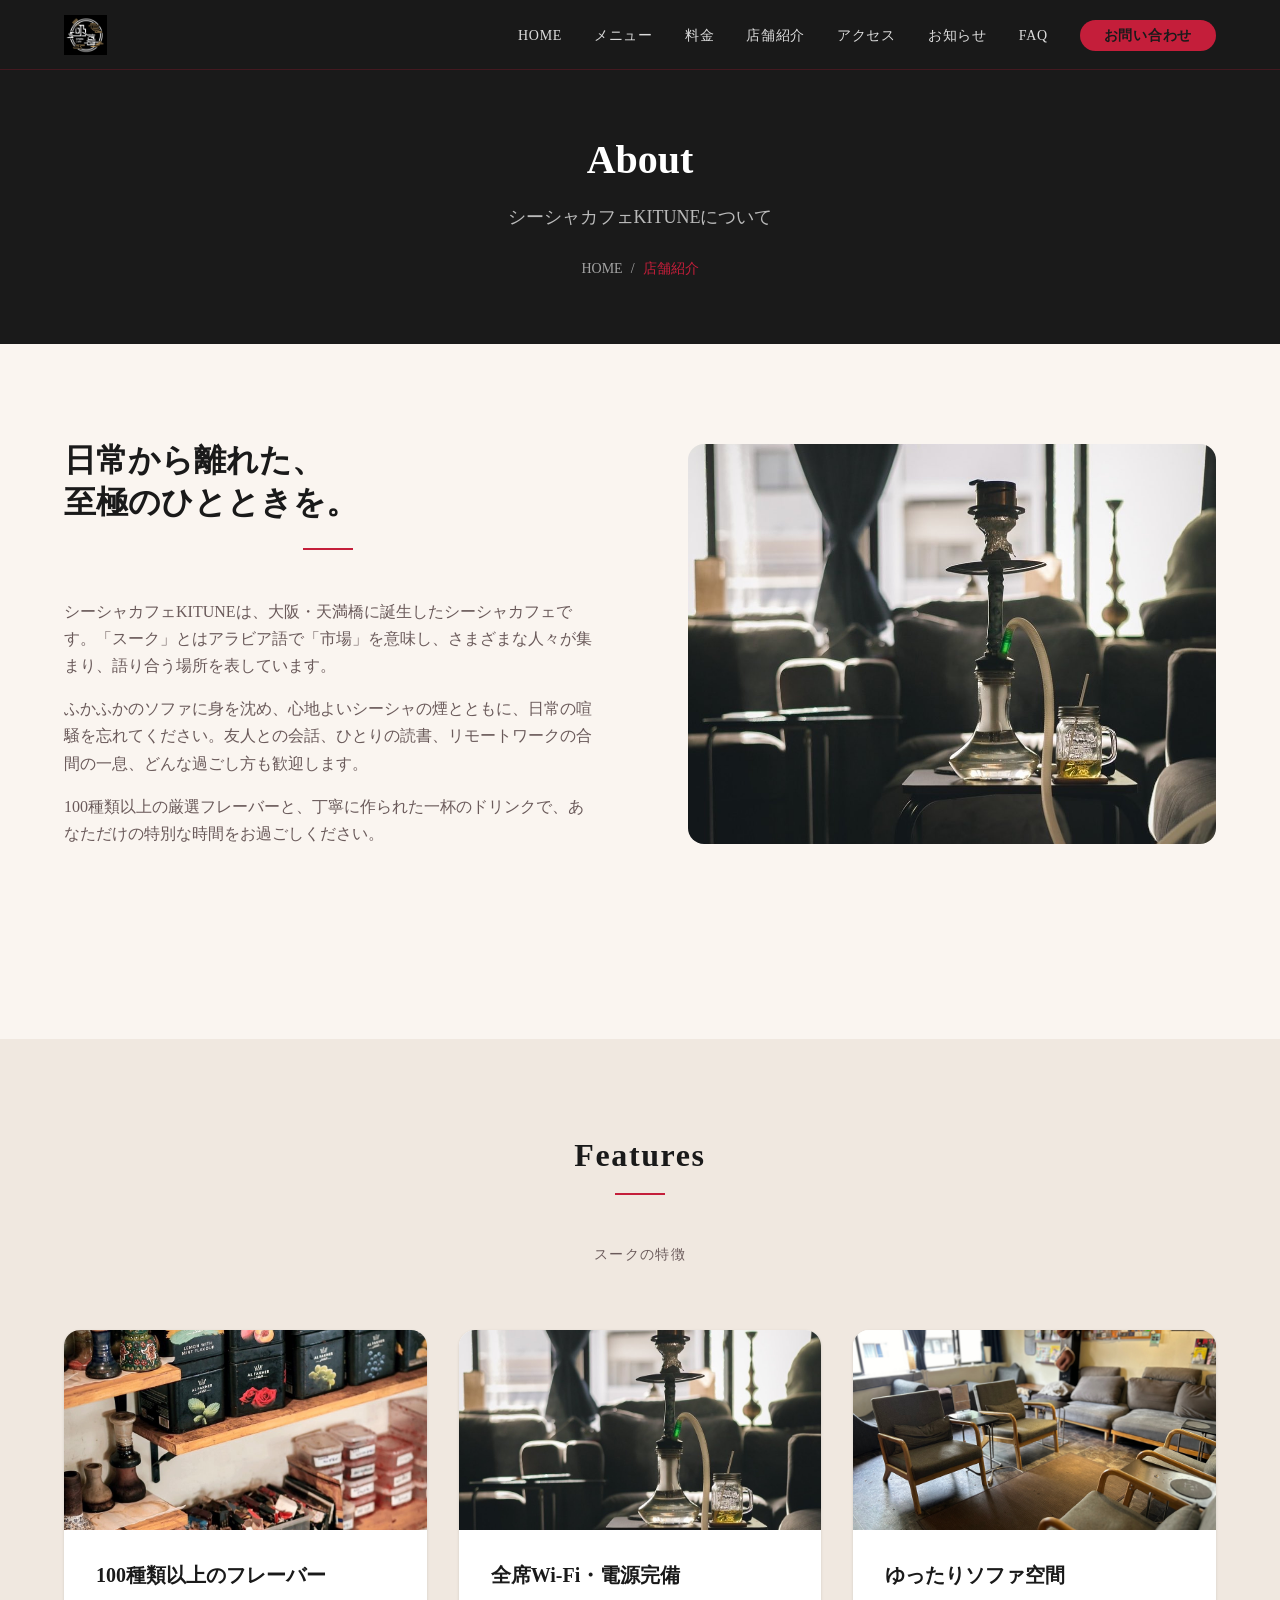
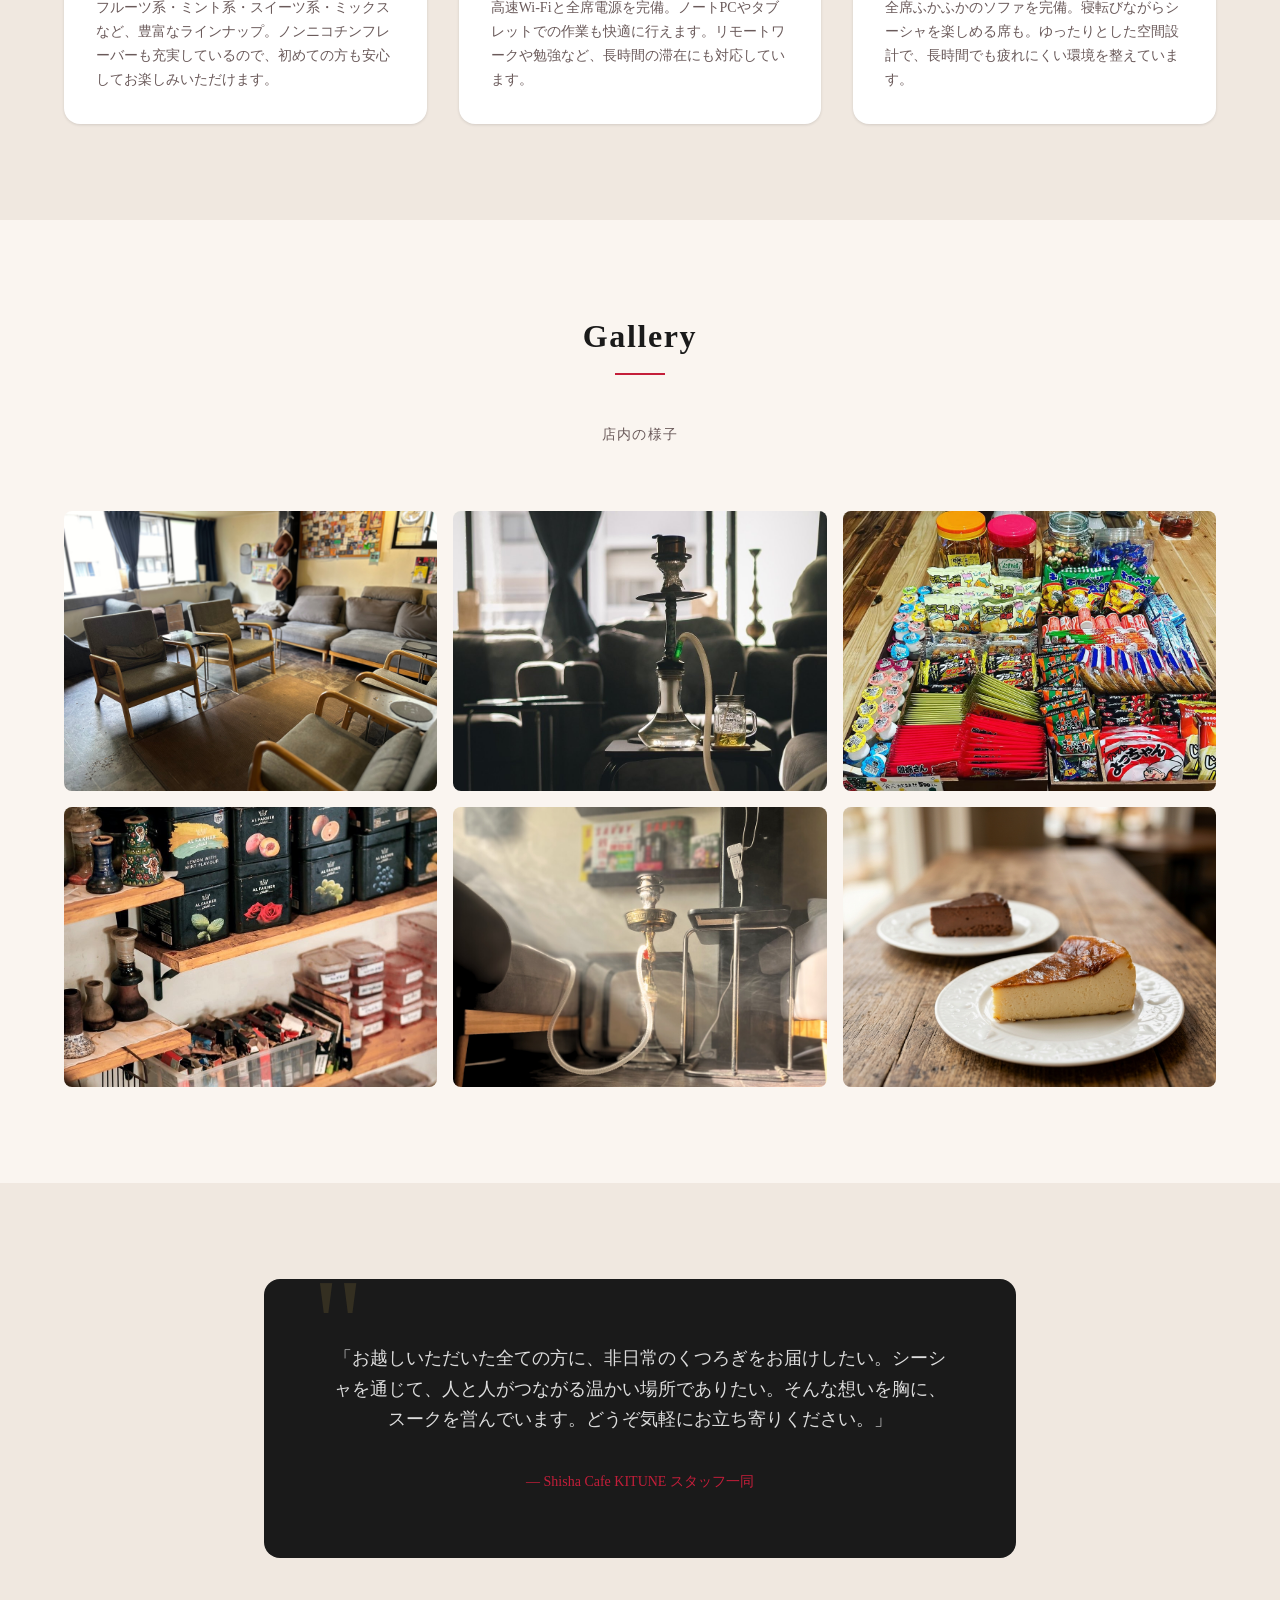
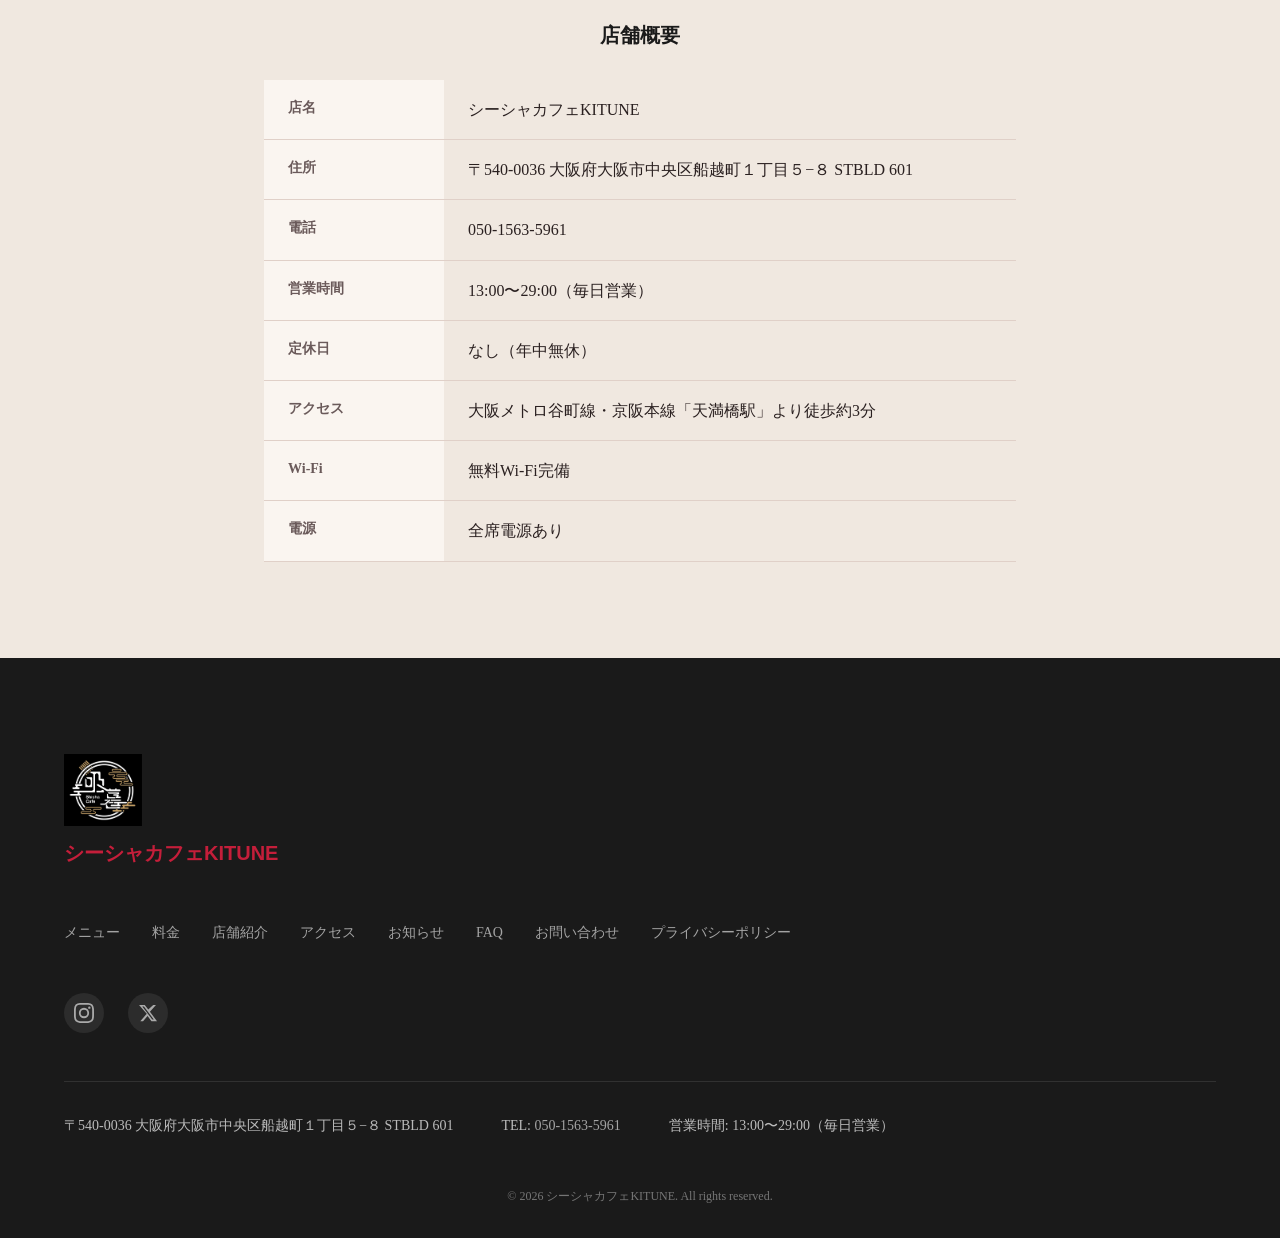
==== about/index.html @ b35e265c "feat: kitune 店舗HP初期作成 Co-Authored-By: Claude Opus 4.6 <noreply@anthropic.com>" ====
<!DOCTYPE html>
<html lang="ja">
<head>
  <meta charset="UTF-8">
  <base href="/">

  <meta name="viewport" content="width=device-width, initial-scale=1.0">
  <title>店舗紹介・コンセプト | Shisha Cafe KITUNE 大阪天満橋</title>
  <meta name="description" content="Shisha Cafe KITUNEの店舗紹介。ふかふかのソファでくつろげるシーシャカフェ。全席Wi-Fi・電源完備でリモートワークにも最適。大阪・天満橋駅徒歩3分。">
  <link rel="canonical" href="https://kitune.example.com/about/">
  <meta property="og:title" content="店舗紹介 | Shisha Cafe KITUNE">
  <meta property="og:type" content="website">
  <meta property="og:url" content="https://kitune.example.com/about/">
  <meta property="og:description" content="ふかふかのソファでくつろぐシーシャカフェ。全席Wi-Fi・電源完備でリモートワークにも最適。大阪・天満橋駅徒歩3分。">
  <meta property="og:image" content="https://kitune.example.com/images/og-image.jpg">
  <meta property="og:site_name" content="シーシャカフェKITUNE">
  <meta name="twitter:card" content="summary_large_image">
  <meta name="twitter:image" content="https://kitune.example.com/images/og-image.jpg">
  <script type="application/ld+json">
  {"@context":"https://schema.org","@type":"BreadcrumbList","itemListElement":[
    {"@type":"ListItem","position":1,"name":"HOME","item":"https://kitune.example.com/"},
    {"@type":"ListItem","position":2,"name":"店舗紹介","item":"https://kitune.example.com/about/"}
  ]}
  </script>
  <link rel="stylesheet" href="css/reset.css">
  <link rel="stylesheet" href="css/variables.css">
  <link rel="stylesheet" href="css/base.css">
  <link rel="stylesheet" href="css/layout.css">
  <link rel="stylesheet" href="css/components.css">
  <link rel="stylesheet" href="css/pages/about.css">
</head>
<body>

<header class="site-header">
  <div class="header-inner">
    <a href="./" class="site-logo"><img src="images/logo.png" alt="シーシャカフェKITUNE" class="header-logo-img"></a>
    <nav class="global-nav" id="globalNav" aria-label="グローバルナビゲーション">
      <button class="nav-close" aria-label="メニューを閉じる"></button>
      <ul>
        <li><a href="./">HOME</a></li><li><a href="menu/">メニュー</a></li><li><a href="price/">料金</a></li>
        <li><a href="about/" aria-current="page">店舗紹介</a></li>
        <li><a href="access/">アクセス</a></li><li><a href="news/">お知らせ</a></li><li><a href="faq/">FAQ</a></li>
        <li><a href="contact/" class="btn-reserve">お問い合わせ</a></li>
      </ul>
    </nav>
    <button class="hamburger" id="hamburger" aria-label="メニューを開く" aria-expanded="false"><span></span><span></span><span></span></button>
  </div>
</header>

<main>
  <div class="page-hero">
    <div class="container">
      <h1>About</h1>
      <p>シーシャカフェKITUNEについて</p>
      <nav class="breadcrumb" aria-label="パンくずリスト">
        <ol>
          <li><a href="./">HOME</a></li>
          <li><span>店舗紹介</span></li>
        </ol>
      </nav>
    </div>
  </div>

  <section class="section">
    <div class="container">
      <div class="about-concept">
        <div class="about-concept-text">
          <h2>日常から離れた、<br>至極のひとときを。</h2>
          <span class="gold-line"></span>
          <p>シーシャカフェKITUNEは、大阪・天満橋に誕生したシーシャカフェです。「スーク」とはアラビア語で「市場」を意味し、さまざまな人々が集まり、語り合う場所を表しています。</p>
          <p>ふかふかのソファに身を沈め、心地よいシーシャの煙とともに、日常の喧騒を忘れてください。友人との会話、ひとりの読書、リモートワークの合間の一息、どんな過ごし方も歓迎します。</p>
          <p>100種類以上の厳選フレーバーと、丁寧に作られた一杯のドリンクで、あなただけの特別な時間をお過ごしください。</p>
        </div>
        <img src="images/shisha.jpg" alt="店内イメージ" class="about-concept-img">
      </div>
    </div>
  </section>

  <section class="section section-bg-2">
    <div class="container">
      <h2 class="section-title">Features</h2>
      <span class="gold-line"></span>
      <p class="section-subtitle">スークの特徴</p>
      <div class="grid-3">
        <div class="card">
          <img src="images/gallery-flavor-shelf.jpg" alt="100種類以上のフレーバー" class="card-img-top">
          <div class="card-body">
            <h3 class="card-title">100種類以上のフレーバー</h3>
            <p class="card-text">フルーツ系・ミント系・スイーツ系・ミックスなど、豊富なラインナップ。ノンニコチンフレーバーも充実しているので、初めての方も安心してお楽しみいただけます。</p>
          </div>
        </div>
        <div class="card">
          <img src="images/gallery-shisha-set.jpg" alt="全席Wi-Fi・電源完備" class="card-img-top">
          <div class="card-body">
            <h3 class="card-title">全席Wi-Fi・電源完備</h3>
            <p class="card-text">高速Wi-Fiと全席電源を完備。ノートPCやタブレットでの作業も快適に行えます。リモートワークや勉強など、長時間の滞在にも対応しています。</p>
          </div>
        </div>
        <div class="card">
          <img src="images/gallery-main-floor.jpg" alt="ゆったりソファ空間" class="card-img-top">
          <div class="card-body">
            <h3 class="card-title">ゆったりソファ空間</h3>
            <p class="card-text">全席ふかふかのソファを完備。寝転びながらシーシャを楽しめる席も。ゆったりとした空間設計で、長時間でも疲れにくい環境を整えています。</p>
          </div>
        </div>
      </div>
    </div>
  </section>

  <section class="section">
    <div class="container">
      <h2 class="section-title">Gallery</h2>
      <span class="gold-line"></span>
      <p class="section-subtitle">店内の様子</p>
      <div class="gallery-grid">
        <div class="gallery-item"><img src="images/floor_center.jpg" alt="店内フロア" class="gallery-img"></div>
        <div class="gallery-item"><img src="images/shisha.jpg" alt="シーシャ" class="gallery-img"></div>
        <div class="gallery-item"><img src="images/gallery-counter.jpg" alt="カウンター" class="gallery-img"></div>
        <div class="gallery-item"><img src="images/flavor.jpg" alt="フレーバー" class="gallery-img"></div>
        <div class="gallery-item"><img src="images/gallery-private-room.jpg" alt="店内スペース" class="gallery-img"></div>
        <div class="gallery-item"><img src="images/menu-food.jpg" alt="フードメニュー" class="gallery-img"></div>
      </div>
    </div>
  </section>

  <section class="section section-bg-2">
    <div class="container container-narrow">
      <div class="staff-message">
        <blockquote>「お越しいただいた全ての方に、非日常のくつろぎをお届けしたい。シーシャを通じて、人と人がつながる温かい場所でありたい。そんな想いを胸に、スークを営んでいます。どうぞ気軽にお立ち寄りください。」</blockquote>
        <cite>— Shisha Cafe KITUNE スタッフ一同</cite>
      </div>

      <div class="mt-3xl">
        <h2 class="subsection-title text-center">店舗概要</h2>
        <table class="info-table">
          <tbody>
            <tr><th>店名</th><td>シーシャカフェKITUNE</td></tr>
            <tr><th>住所</th><td>〒540-0036 大阪府大阪市中央区船越町１丁目５−８ STBLD 601</td></tr>
            <tr><th>電話</th><td><a href="tel:05015635961">050-1563-5961</a></td></tr>
            <tr><th>営業時間</th><td>13:00〜29:00（毎日営業）</td></tr>
            <tr><th>定休日</th><td>なし（年中無休）</td></tr>
            <tr><th>アクセス</th><td>大阪メトロ谷町線・京阪本線「天満橋駅」より徒歩約3分</td></tr>
            <tr><th>Wi-Fi</th><td>無料Wi-Fi完備</td></tr>
            <tr><th>電源</th><td>全席電源あり</td></tr>
          </tbody>
        </table>
      </div>
    </div>
  </section>
</main>

<footer class="site-footer">
  <div class="footer-inner">
    <div class="footer-logo"><img src="images/logo.png" alt="シーシャカフェKITUNE" class="footer-logo-img"><span>シーシャカフェKITUNE</span></div>
    <nav class="footer-nav" aria-label="フッターナビゲーション">
      <ul>
        <li><a href="menu/">メニュー</a></li><li><a href="price/">料金</a></li><li><a href="about/">店舗紹介</a></li>
        <li><a href="access/">アクセス</a></li><li><a href="news/">お知らせ</a></li><li><a href="faq/">FAQ</a></li>
        <li><a href="contact/">お問い合わせ</a></li><li><a href="privacy/">プライバシーポリシー</a></li>
      </ul>
    </nav>
    <div class="footer-sns">
      <a href="https://www.instagram.com/kitune/" target="_blank" rel="noopener noreferrer" aria-label="Instagram">
        <svg xmlns="http://www.w3.org/2000/svg" width="20" height="20" viewBox="0 0 24 24" fill="currentColor"><path d="M12 2.163c3.204 0 3.584.012 4.85.07 3.252.148 4.771 1.691 4.919 4.919.058 1.265.069 1.645.069 4.849 0 3.205-.012 3.584-.069 4.849-.149 3.225-1.664 4.771-4.919 4.919-1.266.058-1.644.07-4.85.07-3.204 0-3.584-.012-4.849-.07-3.26-.149-4.771-1.699-4.919-4.92-.058-1.265-.07-1.644-.07-4.849 0-3.204.013-3.583.07-4.849.149-3.227 1.664-4.771 4.919-4.919 1.266-.057 1.645-.069 4.849-.069zM12 0C8.741 0 8.333.014 7.053.072 2.695.272.273 2.69.073 7.052.014 8.333 0 8.741 0 12c0 3.259.014 3.668.072 4.948.2 4.358 2.618 6.78 6.98 6.98C8.333 23.986 8.741 24 12 24c3.259 0 3.668-.014 4.948-.072 4.354-.2 6.782-2.618 6.979-6.98.059-1.28.073-1.689.073-4.948 0-3.259-.014-3.667-.072-4.947-.196-4.354-2.617-6.78-6.979-6.98C15.668.014 15.259 0 12 0zm0 5.838a6.162 6.162 0 100 12.324 6.162 6.162 0 000-12.324zM12 16a4 4 0 110-8 4 4 0 010 8zm6.406-11.845a1.44 1.44 0 100 2.881 1.44 1.44 0 000-2.881z"/></svg>
      </a>
      <a href="https://x.com/kitune" target="_blank" rel="noopener noreferrer" aria-label="X（旧Twitter）">
        <svg xmlns="http://www.w3.org/2000/svg" width="20" height="20" viewBox="0 0 24 24" fill="currentColor"><path d="M18.244 2.25h3.308l-7.227 8.26 8.502 11.24H16.17l-4.714-6.231-5.401 6.231H2.746l7.73-8.835L1.254 2.25H8.08l4.253 5.622zm-1.161 17.52h1.833L7.084 4.126H5.117z"/></svg>
      </a>
    </div>
    <div class="footer-info">
      <p>〒540-0036 大阪府大阪市中央区船越町１丁目５−８ STBLD 601</p>
      <p>TEL: <a href="tel:05015635961">050-1563-5961</a></p>
      <p>営業時間: 13:00〜29:00（毎日営業）</p>
    </div>
    <p class="copyright">&copy; 2026 シーシャカフェKITUNE. All rights reserved.</p>
  </div>
</footer>
<script src="js/main.js"></script>
</body>
</html>
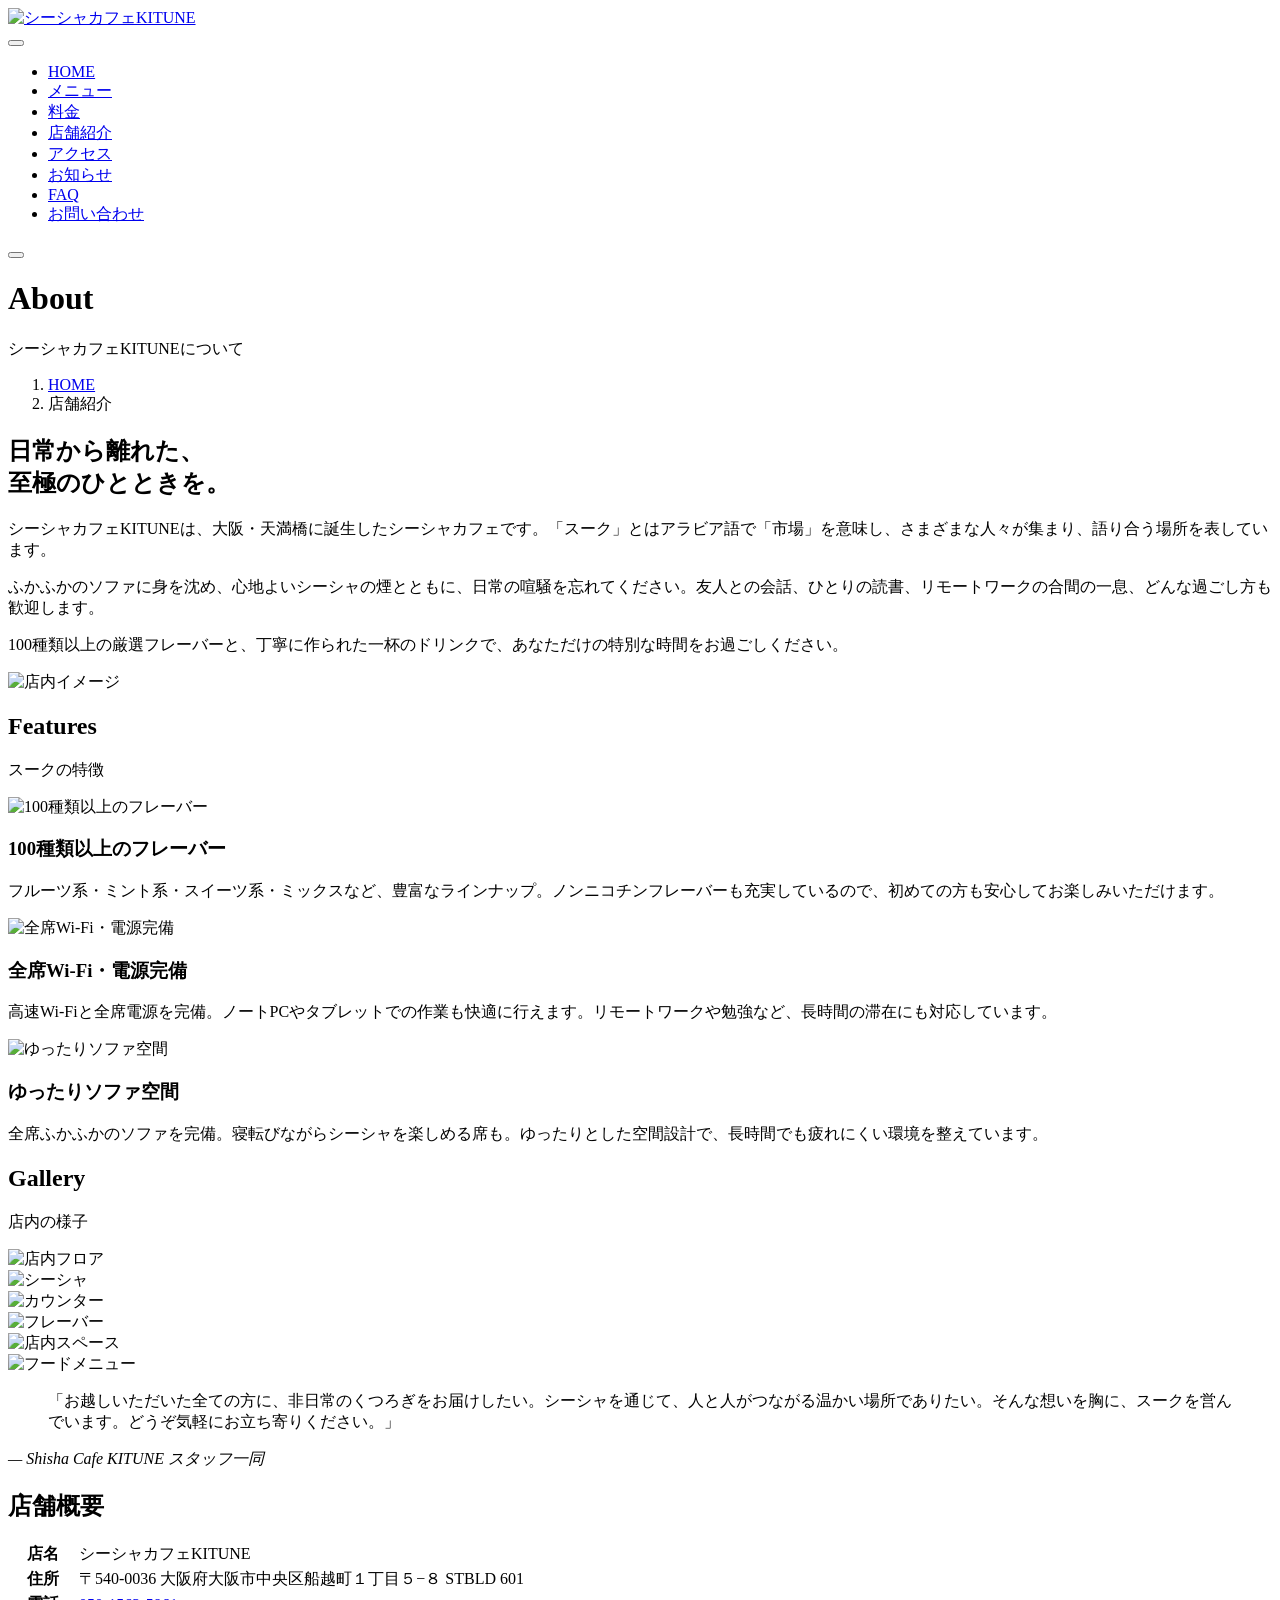
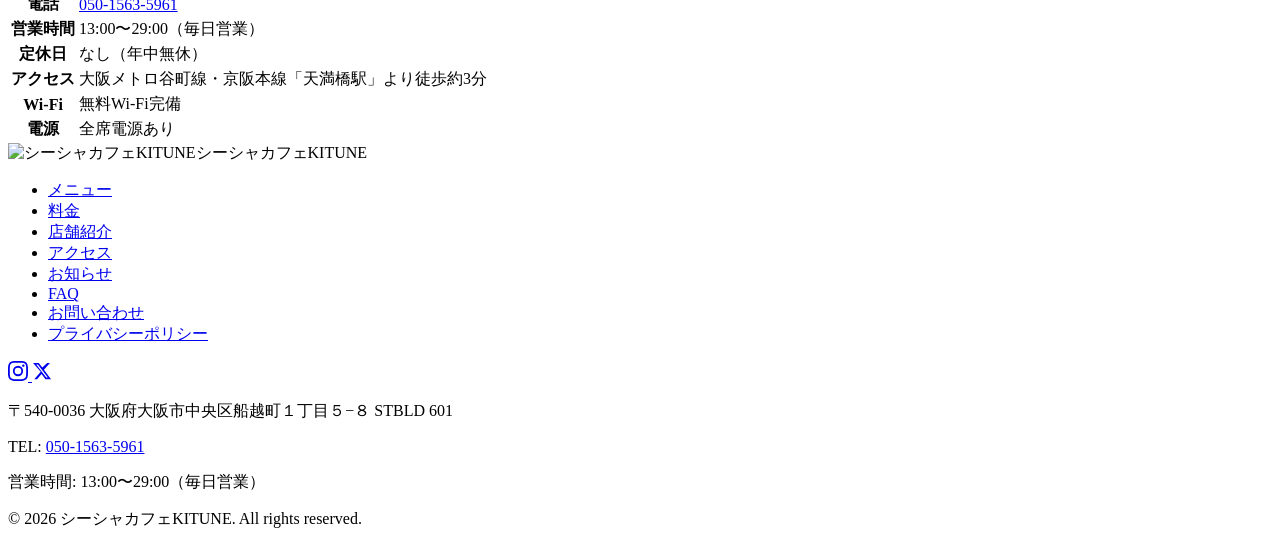
==== commit d57b18b1: "fix: GitHub Pages用にbase hrefを修正 Co-Authored-By: Claude Opus 4.6 <noreply@anthropic.com>" ====
--- a/about/index.html
+++ b/about/index.html
@@ -2,7 +2,7 @@
 <html lang="ja">
 <head>
   <meta charset="UTF-8">
-  <base href="/">
+  <base href="/kitune/">
 
   <meta name="viewport" content="width=device-width, initial-scale=1.0">
   <title>店舗紹介・コンセプト | Shisha Cafe KITUNE 大阪天満橋</title>
